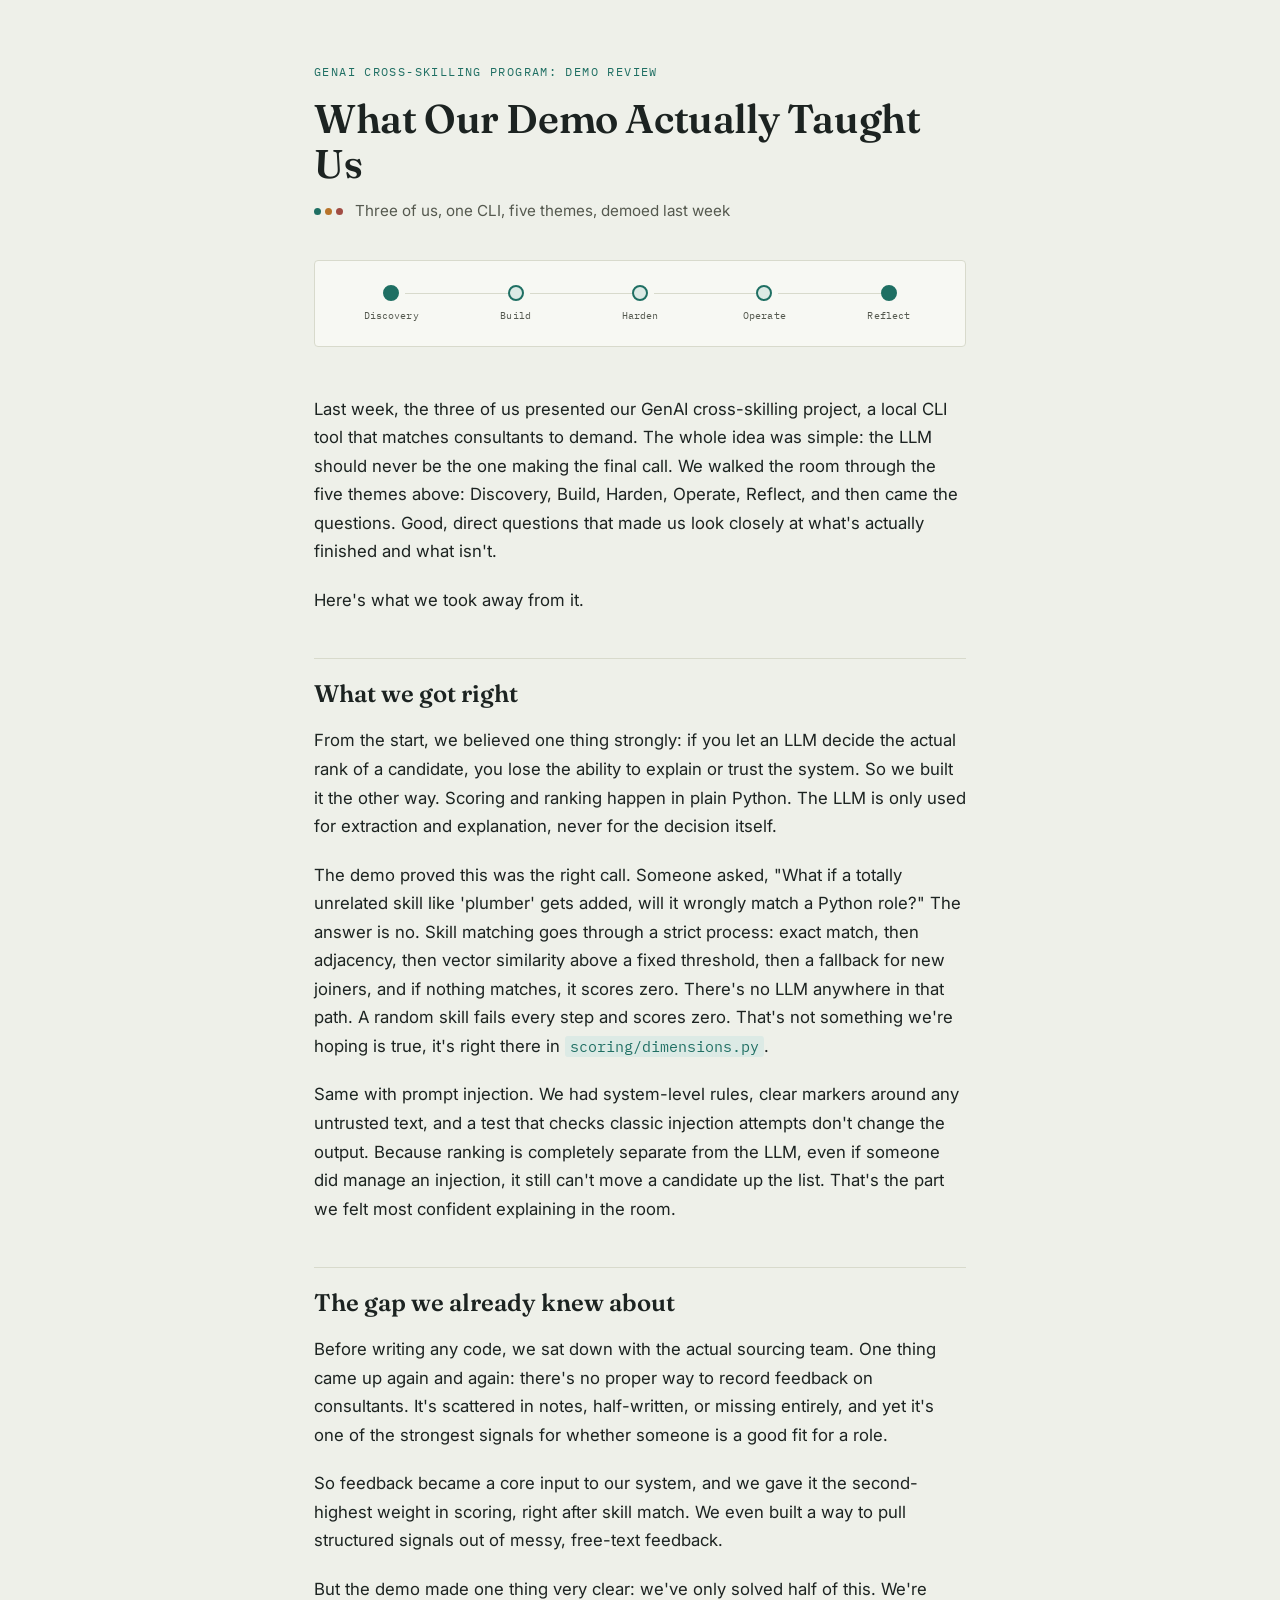
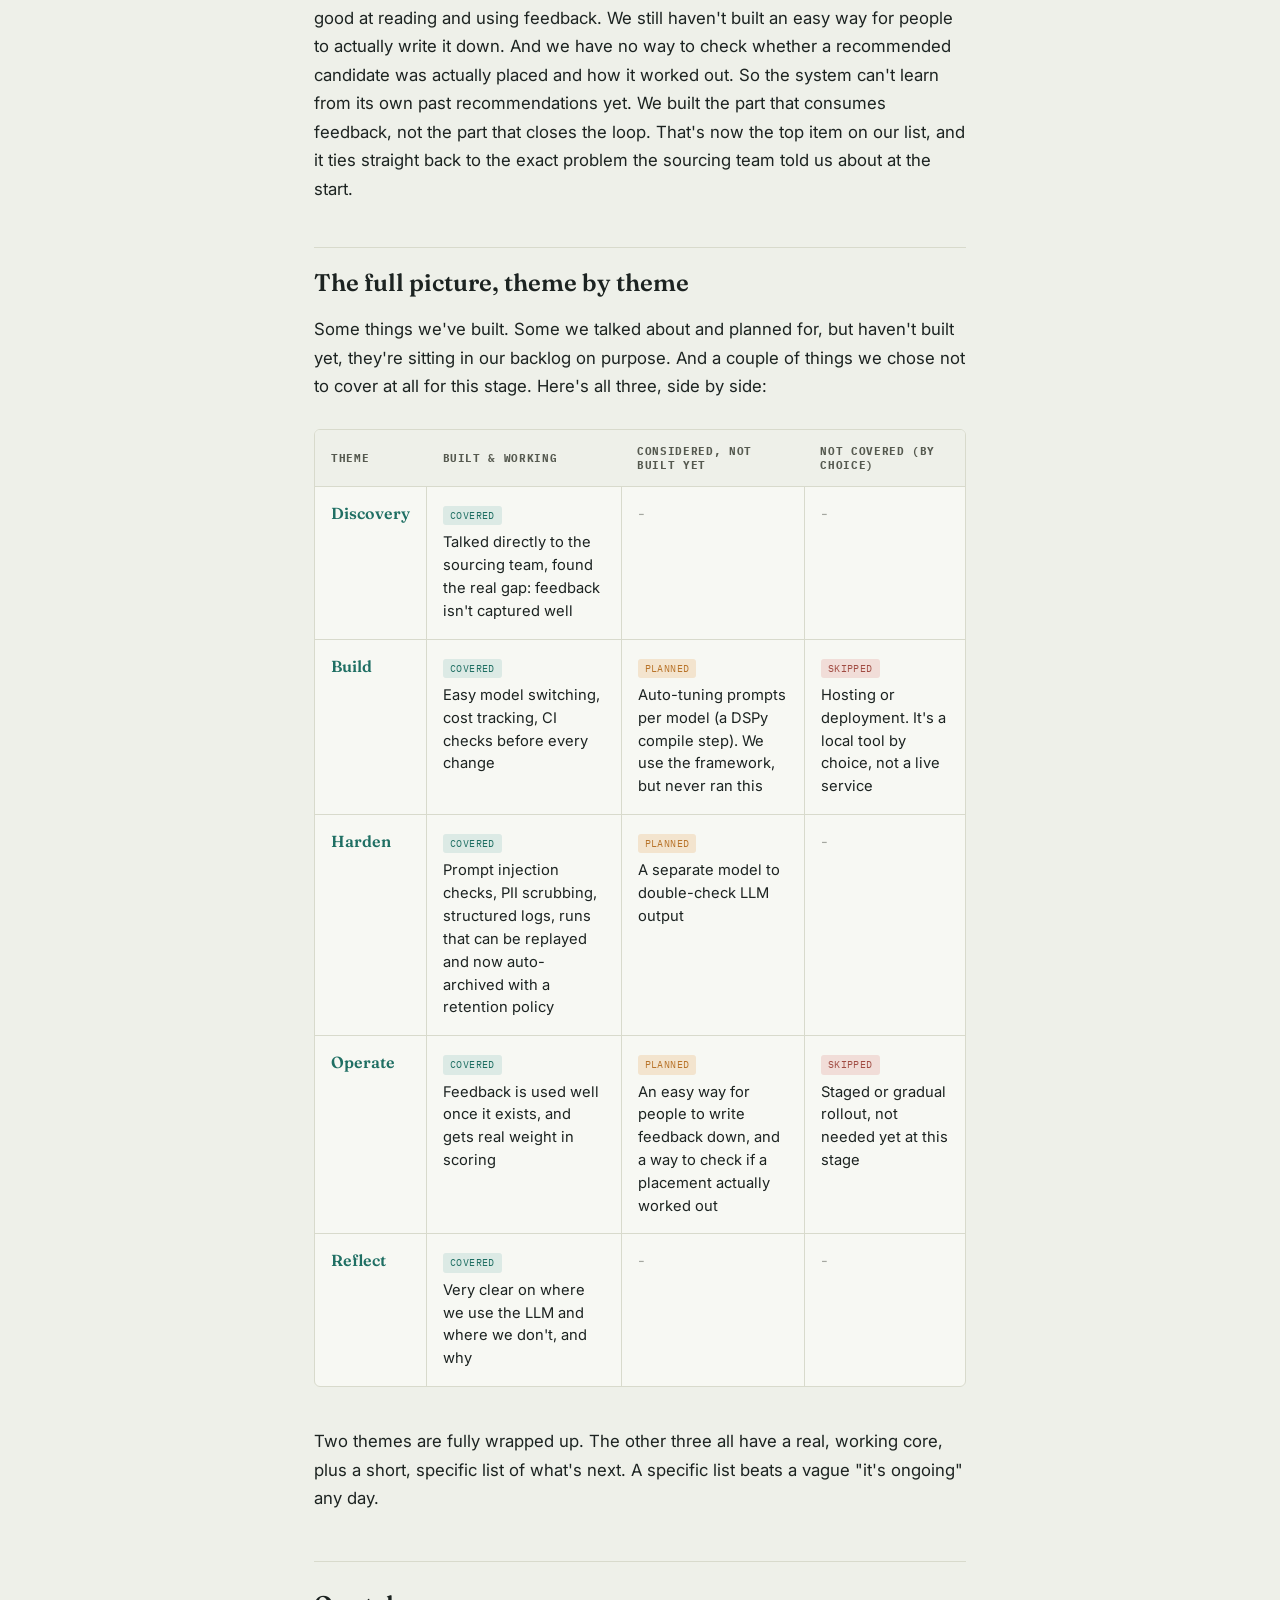
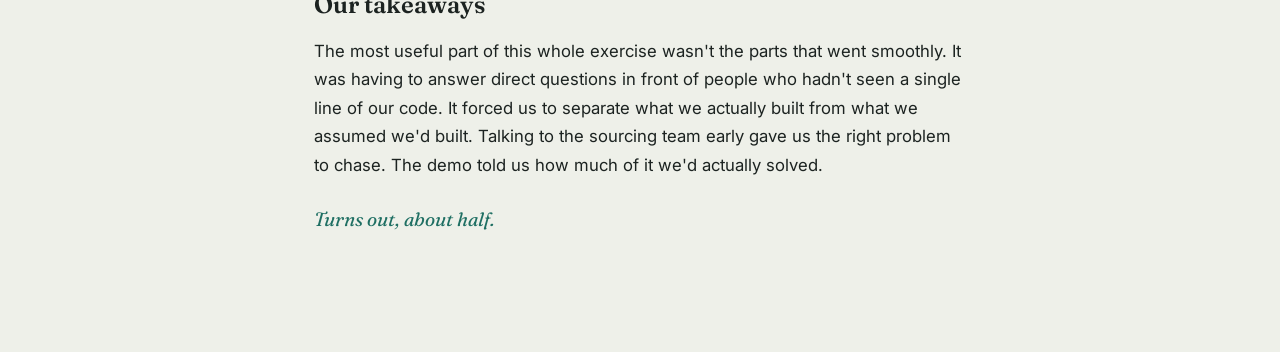
==== docs/what-the-demo-taught-us.html @ 925178dc "fix invalid prompts" ====
<!DOCTYPE html>
<html lang="en">
<head>
<meta charset="UTF-8">
<meta name="viewport" content="width=device-width, initial-scale=1.0">
<title>What Our Demo Actually Taught Us</title>
<link rel="preconnect" href="https://fonts.googleapis.com">
<link rel="preconnect" href="https://fonts.gstatic.com" crossorigin>
<link href="https://fonts.googleapis.com/css2?family=Fraunces:ital,opsz,wght@0,9..144,400;0,9..144,600;1,9..144,500&family=Inter:wght@400;500;600&family=IBM+Plex+Mono:wght@500&display=swap" rel="stylesheet">
<style>
  * {
    box-sizing: border-box;
    -webkit-print-color-adjust: exact !important;
    print-color-adjust: exact !important;
    color-adjust: exact !important;
  }

  body{
    margin: 0;
    background: #EEF0E9;
    color: #1C2321;
    font-family: 'Inter', -apple-system, sans-serif;
    -webkit-font-smoothing: antialiased;
  }

  .page{
    max-width: 700px;
    margin: 0 auto;
    padding: 64px 24px 96px;
  }

  .eyebrow{
    font-family: 'IBM Plex Mono', monospace;
    font-size: 0.72rem;
    letter-spacing: 0.12em;
    text-transform: uppercase;
    color: #1F6F63;
    margin-bottom: 18px;
  }

  h1{
    font-family: 'Fraunces', serif;
    font-weight: 600;
    font-size: 2.5rem;
    line-height: 1.12;
    margin: 0 0 14px;
    letter-spacing: -0.01em;
  }

  .byline{
    color: #55594F;
    font-size: 0.95rem;
    margin-bottom: 40px;
  }

  .byline .dots{
    display: inline-flex;
    gap: 4px;
    margin-right: 8px;
    vertical-align: middle;
  }
  .byline .dot{
    width: 7px; height: 7px; border-radius: 50%;
    display: inline-block;
  }
  .dot.d1{ background-color: #1F6F63; }
  .dot.d2{ background-color: #B8742A; }
  .dot.d3{ background-color: #A14C43; }

  /* Journey strip */
  .journey{
    display: flex;
    flex-wrap: nowrap;
    align-items: flex-start;
    justify-content: space-between;
    padding: 24px 14px;
    background: #F7F8F3;
    border: 1px solid #D8DACC;
    border-radius: 4px;
    margin-bottom: 48px;
  }
  .stop{
    display: flex;
    flex-direction: column;
    align-items: center;
    gap: 8px;
    flex: 1 1 0;
    min-width: 0;
    position: relative;
  }
  .stop:not(:last-child)::after{
    content: "";
    position: absolute;
    top: 8px;
    left: calc(50% + 14px);
    width: calc(100% - 16px);
    height: 1px;
    background-color: #D8DACC;
  }
  .ring{
    width: 16px; height: 16px;
    border-radius: 50%;
    border: 2px solid #1F6F63;
    background-color: #1F6F63;
    z-index: 1;
    flex-shrink: 0;
  }
  .ring.half{
    background-color: #DCEAE5;
  }
  .stop-label{
    font-family: 'IBM Plex Mono', monospace;
    font-size: 0.62rem;
    letter-spacing: 0.01em;
    color: #55594F;
    text-align: center;
    white-space: nowrap;
  }

  p{
    font-size: 1.05rem;
    line-height: 1.7;
    color: #1C2321;
    margin: 0 0 20px;
  }

  h2{
    font-family: 'Fraunces', serif;
    font-weight: 600;
    font-size: 1.5rem;
    margin: 44px 0 18px;
    padding-top: 20px;
    border-top: 1px solid #D8DACC;
  }

  ul{
    padding-left: 22px;
    margin: 0 0 20px;
  }
  li{
    font-size: 1.03rem;
    line-height: 1.65;
    margin-bottom: 10px;
  }

  code{
    font-family: 'IBM Plex Mono', monospace;
    font-size: 0.88em;
    background-color: #DCEAE5;
    color: #1F6F63;
    padding: 1px 5px;
    border-radius: 3px;
  }

  /* Matrix table */
  .matrix-wrap{
    margin: 28px 0 40px;
    border: 1px solid #D8DACC;
    border-radius: 6px;
    overflow: hidden;
    background: #F7F8F3;
  }
  table{
    width: 100%;
    border-collapse: collapse;
    font-size: 0.92rem;
  }
  thead th{
    font-family: 'IBM Plex Mono', monospace;
    font-size: 0.68rem;
    letter-spacing: 0.06em;
    text-transform: uppercase;
    text-align: left;
    color: #55594F;
    background-color: #EEF0E9;
    padding: 14px 16px;
    border-bottom: 1px solid #D8DACC;
  }
  tbody th{
    text-align: left;
    font-family: 'Fraunces', serif;
    font-weight: 600;
    font-size: 1rem;
    padding: 16px;
    vertical-align: top;
    width: 110px;
    border-bottom: 1px solid #D8DACC;
    color: #1F6F63;
  }
  tbody td{
    padding: 16px;
    vertical-align: top;
    border-bottom: 1px solid #D8DACC;
    border-left: 1px solid #D8DACC;
    line-height: 1.55;
    color: #1C2321;
  }
  tbody tr:last-child th,
  tbody tr:last-child td{
    border-bottom: none;
  }

  .badge{
    display: inline-block;
    font-family: 'IBM Plex Mono', monospace;
    font-size: 0.62rem;
    letter-spacing: 0.04em;
    text-transform: uppercase;
    padding: 2px 7px;
    border-radius: 3px;
    margin-bottom: 6px;
  }
  .badge.covered{ background-color: #DCEAE5; color: #1F6F63; }
  .badge.planned{ background-color: #F3E4CE; color: #B8742A; }
  .badge.skip{ background-color: #F1DDD8; color: #A14C43; }

  .cell-empty{
    color: #55594F;
    opacity: 0.5;
  }

  .closing{
    margin-top: 48px;
    padding-top: 28px;
    border-top: 1px solid #D8DACC;
  }

  .closing p:last-child{
    font-family: 'Fraunces', serif;
    font-style: italic;
    font-size: 1.2rem;
    color: #1F6F63;
    margin-top: 24px;
  }

  @media (max-width: 560px){
    h1{ font-size: 2rem; }
    .journey{ padding: 18px 8px; }
    .stop-label{ font-size: 0.52rem; }
    tbody th{ width: 90px; font-size: 0.9rem; }
  }

  @media print{
    body{ background: #EEF0E9; }
    .journey, .matrix-wrap{ break-inside: avoid; }
    h2{ break-after: avoid; }
  }
</style>
</head>
<body>
<div class="page">

  <div class="eyebrow">GenAI Cross-Skilling Program: Demo Review</div>
  <h1>What Our Demo Actually Taught Us</h1>
  <div class="byline">
    <span class="dots"><span class="dot d1"></span><span class="dot d2"></span><span class="dot d3"></span></span>
    Three of us, one CLI, five themes, demoed last week
  </div>

  <div class="journey">
    <div class="stop"><div class="ring"></div><div class="stop-label">Discovery</div></div>
    <div class="stop"><div class="ring half"></div><div class="stop-label">Build</div></div>
    <div class="stop"><div class="ring half"></div><div class="stop-label">Harden</div></div>
    <div class="stop"><div class="ring half"></div><div class="stop-label">Operate</div></div>
    <div class="stop"><div class="ring"></div><div class="stop-label">Reflect</div></div>
  </div>

  <p>Last week, the three of us presented our GenAI cross-skilling project, a local CLI tool that matches consultants to demand. The whole idea was simple: the LLM should never be the one making the final call. We walked the room through the five themes above: Discovery, Build, Harden, Operate, Reflect, and then came the questions. Good, direct questions that made us look closely at what's actually finished and what isn't.</p>

  <p>Here's what we took away from it.</p>

  <h2>What we got right</h2>
  <p>From the start, we believed one thing strongly: if you let an LLM decide the actual rank of a candidate, you lose the ability to explain or trust the system. So we built it the other way. Scoring and ranking happen in plain Python. The LLM is only used for extraction and explanation, never for the decision itself.</p>
  <p>The demo proved this was the right call. Someone asked, "What if a totally unrelated skill like 'plumber' gets added, will it wrongly match a Python role?" The answer is no. Skill matching goes through a strict process: exact match, then adjacency, then vector similarity above a fixed threshold, then a fallback for new joiners, and if nothing matches, it scores zero. There's no LLM anywhere in that path. A random skill fails every step and scores zero. That's not something we're hoping is true, it's right there in <code>scoring/dimensions.py</code>.</p>
  <p>Same with prompt injection. We had system-level rules, clear markers around any untrusted text, and a test that checks classic injection attempts don't change the output. Because ranking is completely separate from the LLM, even if someone did manage an injection, it still can't move a candidate up the list. That's the part we felt most confident explaining in the room.</p>

  <h2>The gap we already knew about</h2>
  <p>Before writing any code, we sat down with the actual sourcing team. One thing came up again and again: there's no proper way to record feedback on consultants. It's scattered in notes, half-written, or missing entirely, and yet it's one of the strongest signals for whether someone is a good fit for a role.</p>
  <p>So feedback became a core input to our system, and we gave it the second-highest weight in scoring, right after skill match. We even built a way to pull structured signals out of messy, free-text feedback.</p>
  <p>But the demo made one thing very clear: we've only solved half of this. We're good at reading and using feedback. We still haven't built an easy way for people to actually write it down. And we have no way to check whether a recommended candidate was actually placed and how it worked out. So the system can't learn from its own past recommendations yet. We built the part that consumes feedback, not the part that closes the loop. That's now the top item on our list, and it ties straight back to the exact problem the sourcing team told us about at the start.</p>

  <h2>The full picture, theme by theme</h2>
  <p>Some things we've built. Some we talked about and planned for, but haven't built yet, they're sitting in our backlog on purpose. And a couple of things we chose not to cover at all for this stage. Here's all three, side by side:</p>

  <div class="matrix-wrap">
    <table>
      <thead>
        <tr>
          <th>Theme</th>
          <th>Built &amp; working</th>
          <th>Considered, not built yet</th>
          <th>Not covered (by choice)</th>
        </tr>
      </thead>
      <tbody>
        <tr>
          <th>Discovery</th>
          <td><span class="badge covered">Covered</span><br>Talked directly to the sourcing team, found the real gap: feedback isn't captured well</td>
          <td class="cell-empty">-</td>
          <td class="cell-empty">-</td>
        </tr>
        <tr>
          <th>Build</th>
          <td><span class="badge covered">Covered</span><br>Easy model switching, cost tracking, CI checks before every change</td>
          <td><span class="badge planned">Planned</span><br>Auto-tuning prompts per model (a DSPy compile step). We use the framework, but never ran this</td>
          <td><span class="badge skip">Skipped</span><br>Hosting or deployment. It's a local tool by choice, not a live service</td>
        </tr>
        <tr>
          <th>Harden</th>
          <td><span class="badge covered">Covered</span><br>Prompt injection checks, PII scrubbing, structured logs, runs that can be replayed and now auto-archived with a retention policy</td>
          <td><span class="badge planned">Planned</span><br>A separate model to double-check LLM output</td>
          <td class="cell-empty">-</td>
        </tr>
        <tr>
          <th>Operate</th>
          <td><span class="badge covered">Covered</span><br>Feedback is used well once it exists, and gets real weight in scoring</td>
          <td><span class="badge planned">Planned</span><br>An easy way for people to write feedback down, and a way to check if a placement actually worked out</td>
          <td><span class="badge skip">Skipped</span><br>Staged or gradual rollout, not needed yet at this stage</td>
        </tr>
        <tr>
          <th>Reflect</th>
          <td><span class="badge covered">Covered</span><br>Very clear on where we use the LLM and where we don't, and why</td>
          <td class="cell-empty">-</td>
          <td class="cell-empty">-</td>
        </tr>
      </tbody>
    </table>
  </div>

  <p>Two themes are fully wrapped up. The other three all have a real, working core, plus a short, specific list of what's next. A specific list beats a vague "it's ongoing" any day.</p>

  <div class="closing">
    <h2 style="border-top:none;margin-top:0;padding-top:0;">Our takeaways</h2>
    <p>The most useful part of this whole exercise wasn't the parts that went smoothly. It was having to answer direct questions in front of people who hadn't seen a single line of our code. It forced us to separate what we actually built from what we assumed we'd built. Talking to the sourcing team early gave us the right problem to chase. The demo told us how much of it we'd actually solved.</p>
    <p>Turns out, about half.</p>
  </div>

</div>
</body>
</html>
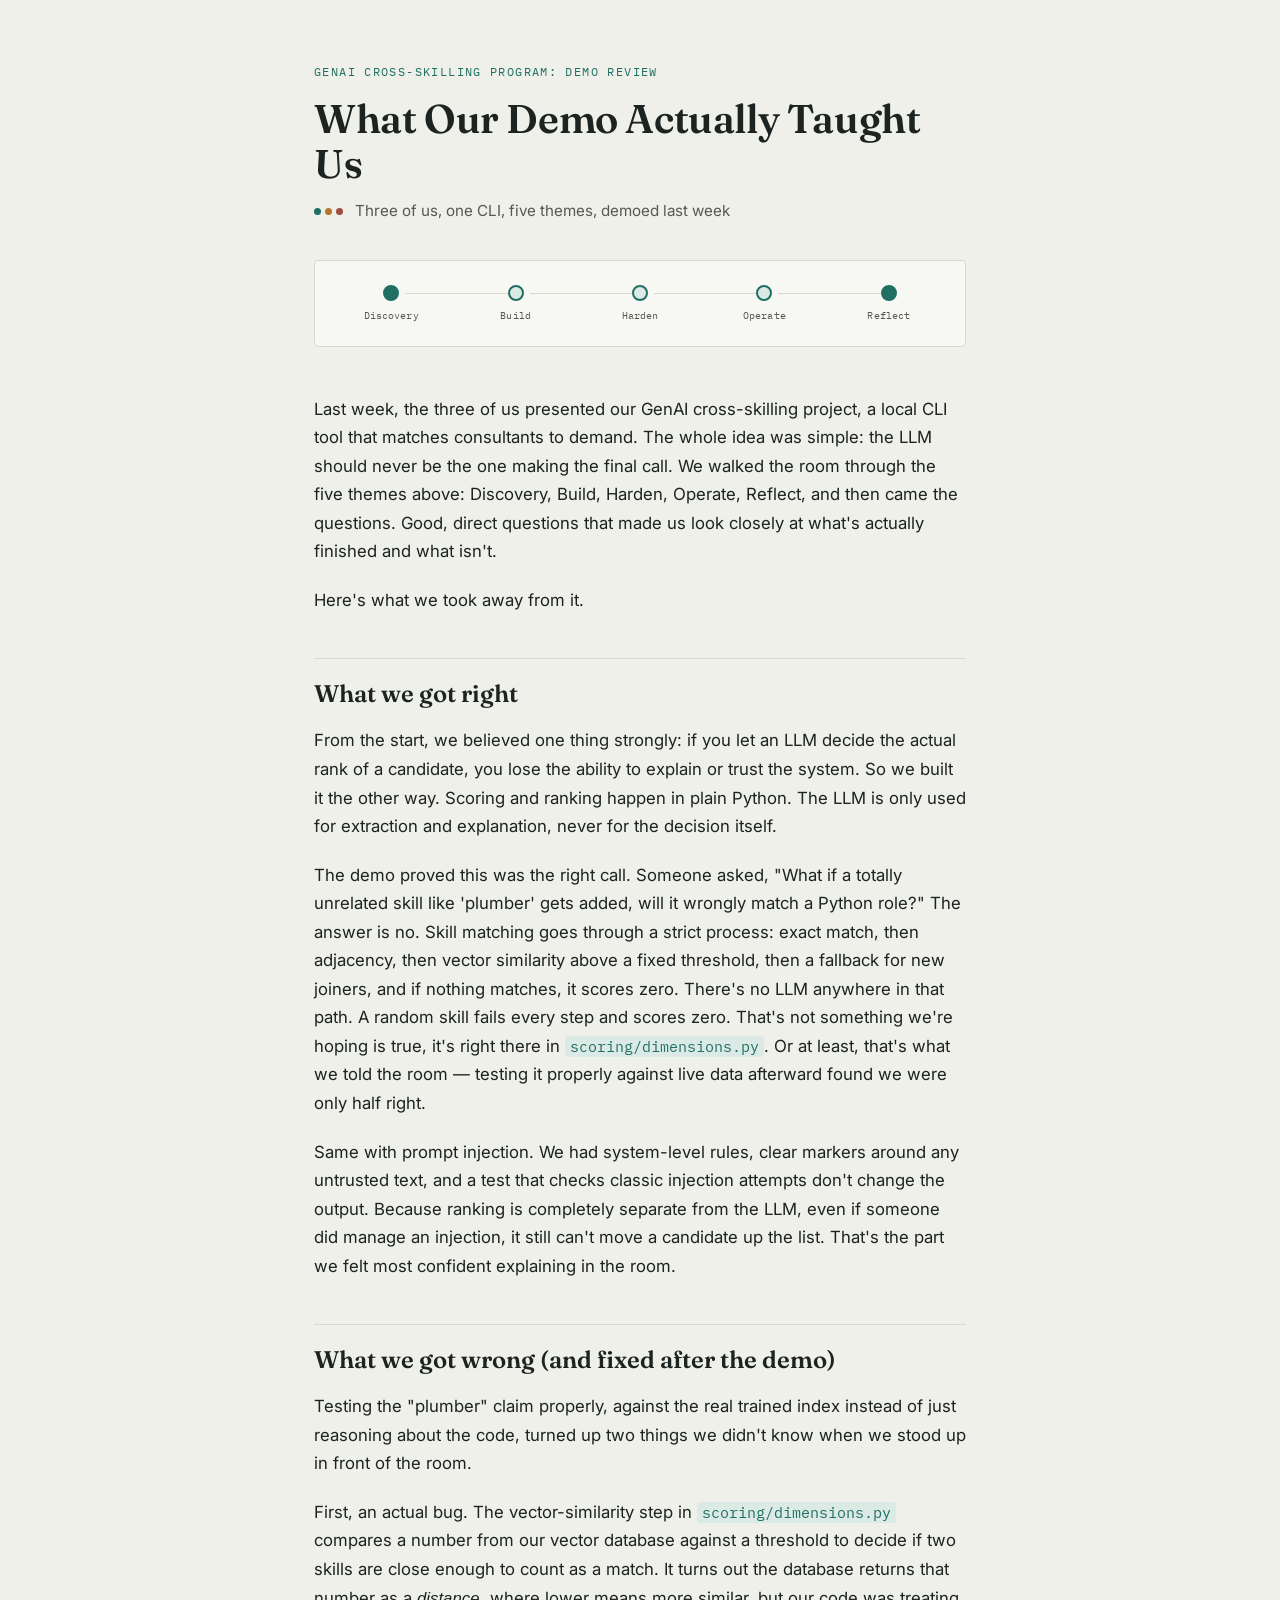
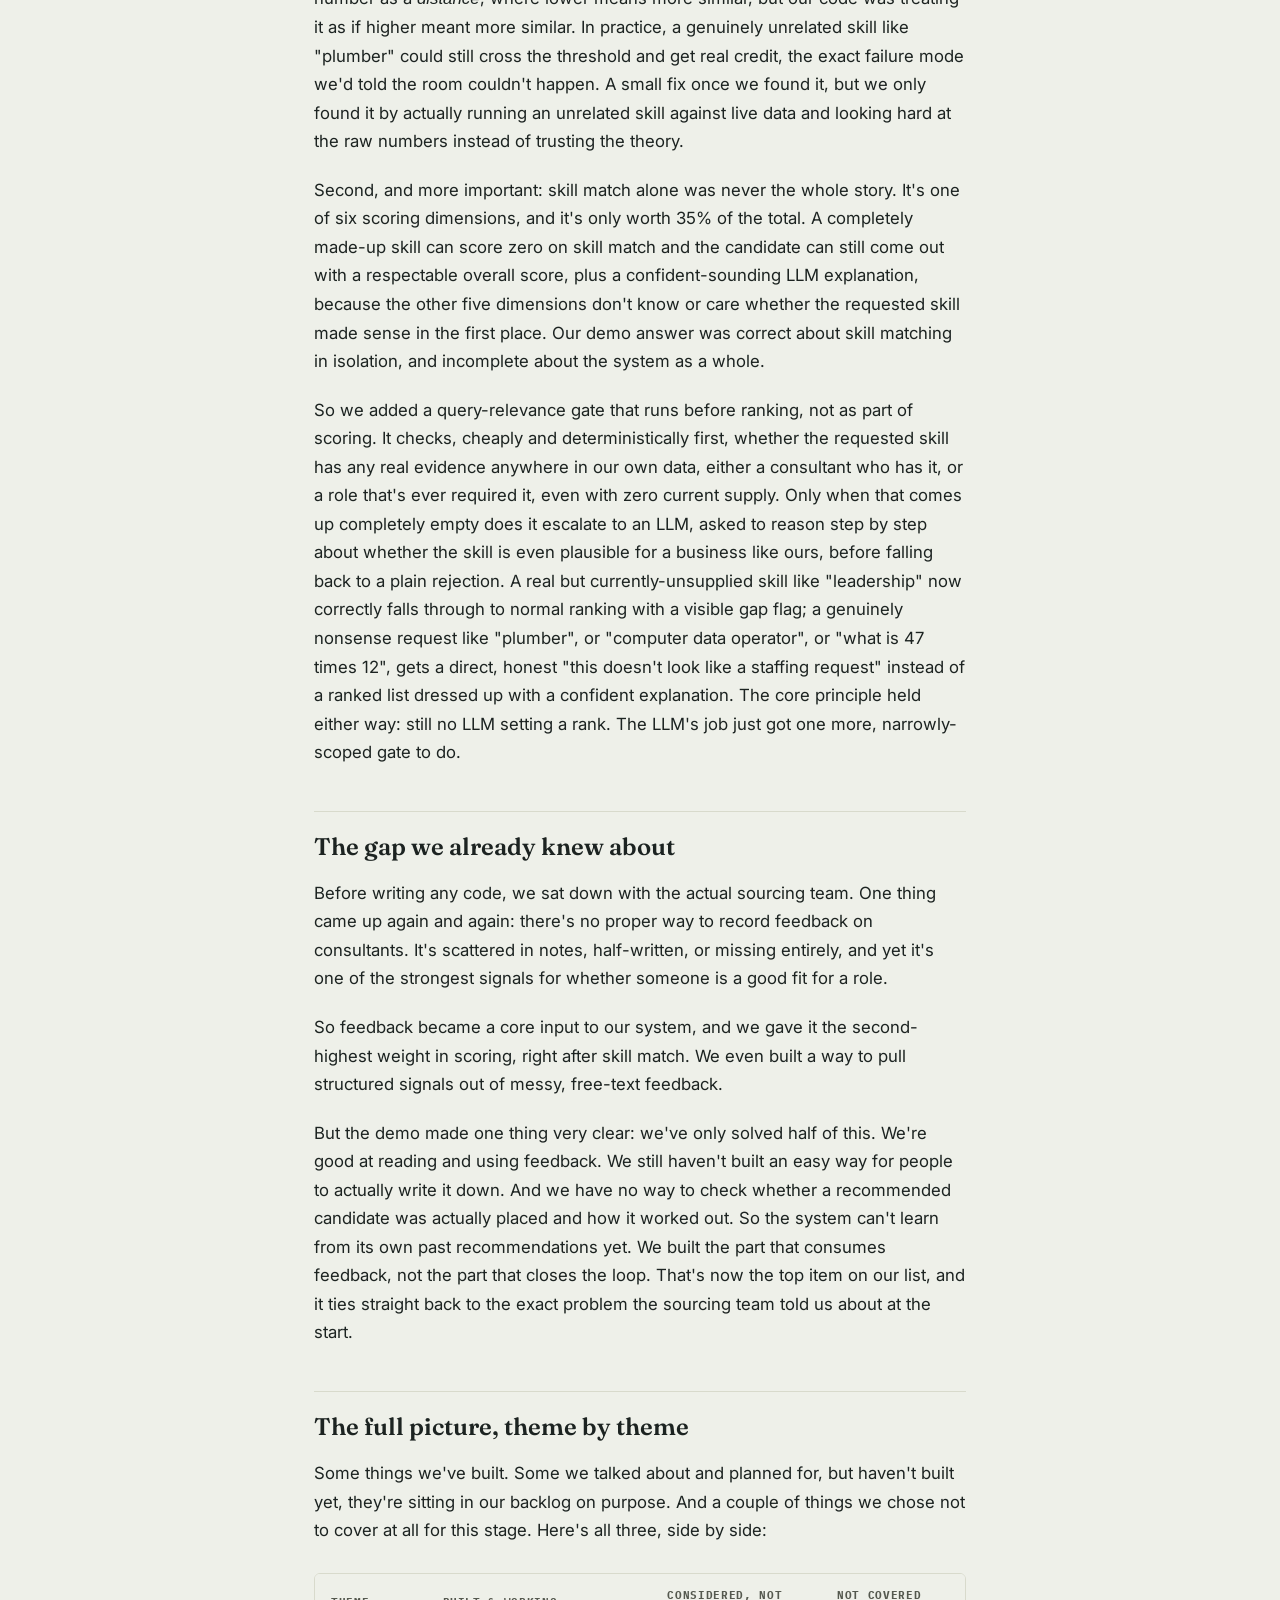
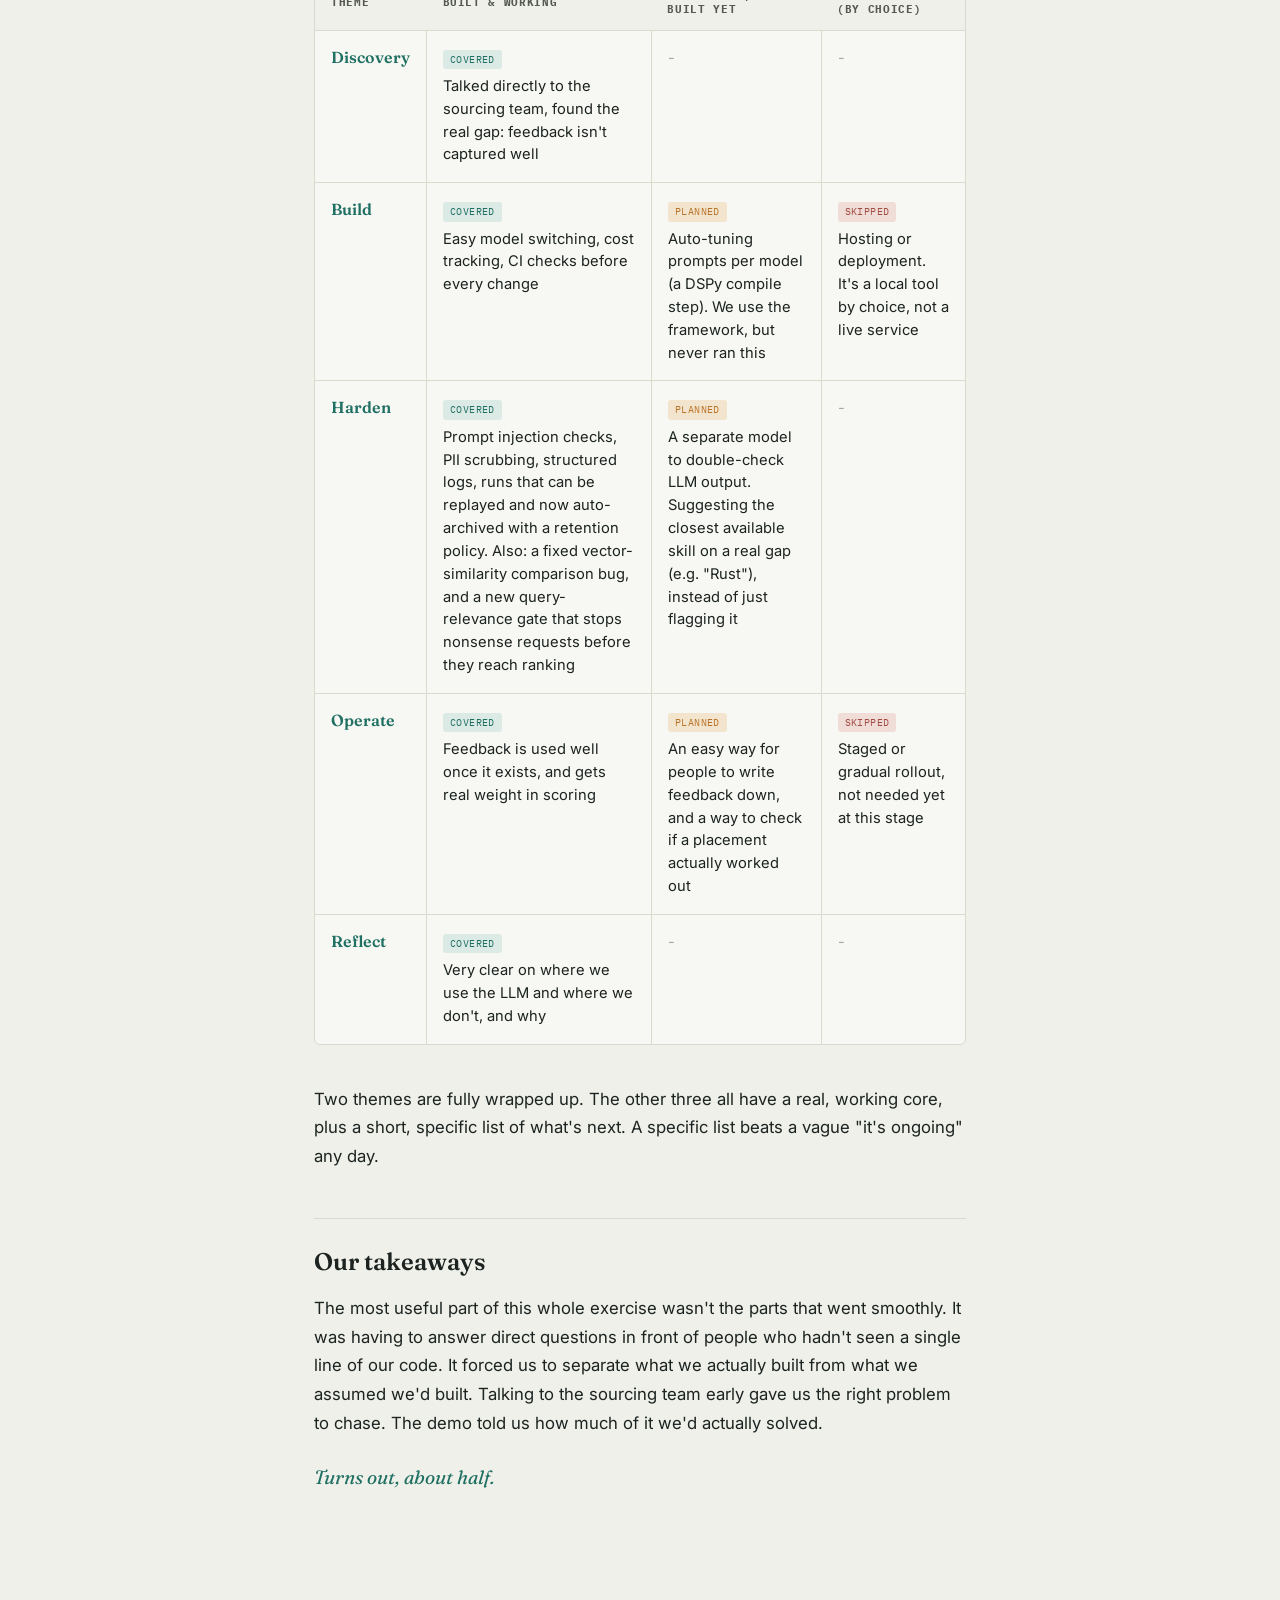
==== commit beeb40b4: "fix tests" ====
--- a/docs/what-the-demo-taught-us.html
+++ b/docs/what-the-demo-taught-us.html
@@ -271,8 +271,14 @@
 
   <h2>What we got right</h2>
   <p>From the start, we believed one thing strongly: if you let an LLM decide the actual rank of a candidate, you lose the ability to explain or trust the system. So we built it the other way. Scoring and ranking happen in plain Python. The LLM is only used for extraction and explanation, never for the decision itself.</p>
-  <p>The demo proved this was the right call. Someone asked, "What if a totally unrelated skill like 'plumber' gets added, will it wrongly match a Python role?" The answer is no. Skill matching goes through a strict process: exact match, then adjacency, then vector similarity above a fixed threshold, then a fallback for new joiners, and if nothing matches, it scores zero. There's no LLM anywhere in that path. A random skill fails every step and scores zero. That's not something we're hoping is true, it's right there in <code>scoring/dimensions.py</code>.</p>
+  <p>The demo proved this was the right call. Someone asked, "What if a totally unrelated skill like 'plumber' gets added, will it wrongly match a Python role?" The answer is no. Skill matching goes through a strict process: exact match, then adjacency, then vector similarity above a fixed threshold, then a fallback for new joiners, and if nothing matches, it scores zero. There's no LLM anywhere in that path. A random skill fails every step and scores zero. That's not something we're hoping is true, it's right there in <code>scoring/dimensions.py</code>. Or at least, that's what we told the room — testing it properly against live data afterward found we were only half right.</p>
   <p>Same with prompt injection. We had system-level rules, clear markers around any untrusted text, and a test that checks classic injection attempts don't change the output. Because ranking is completely separate from the LLM, even if someone did manage an injection, it still can't move a candidate up the list. That's the part we felt most confident explaining in the room.</p>
+
+  <h2>What we got wrong (and fixed after the demo)</h2>
+  <p>Testing the "plumber" claim properly, against the real trained index instead of just reasoning about the code, turned up two things we didn't know when we stood up in front of the room.</p>
+  <p>First, an actual bug. The vector-similarity step in <code>scoring/dimensions.py</code> compares a number from our vector database against a threshold to decide if two skills are close enough to count as a match. It turns out the database returns that number as a <em>distance</em>, where lower means more similar, but our code was treating it as if higher meant more similar. In practice, a genuinely unrelated skill like "plumber" could still cross the threshold and get real credit, the exact failure mode we'd told the room couldn't happen. A small fix once we found it, but we only found it by actually running an unrelated skill against live data and looking hard at the raw numbers instead of trusting the theory.</p>
+  <p>Second, and more important: skill match alone was never the whole story. It's one of six scoring dimensions, and it's only worth 35% of the total. A completely made-up skill can score zero on skill match and the candidate can still come out with a respectable overall score, plus a confident-sounding LLM explanation, because the other five dimensions don't know or care whether the requested skill made sense in the first place. Our demo answer was correct about skill matching in isolation, and incomplete about the system as a whole.</p>
+  <p>So we added a query-relevance gate that runs before ranking, not as part of scoring. It checks, cheaply and deterministically first, whether the requested skill has any real evidence anywhere in our own data, either a consultant who has it, or a role that's ever required it, even with zero current supply. Only when that comes up completely empty does it escalate to an LLM, asked to reason step by step about whether the skill is even plausible for a business like ours, before falling back to a plain rejection. A real but currently-unsupplied skill like "leadership" now correctly falls through to normal ranking with a visible gap flag; a genuinely nonsense request like "plumber", or "computer data operator", or "what is 47 times 12", gets a direct, honest "this doesn't look like a staffing request" instead of a ranked list dressed up with a confident explanation. The core principle held either way: still no LLM setting a rank. The LLM's job just got one more, narrowly-scoped gate to do.</p>
 
   <h2>The gap we already knew about</h2>
   <p>Before writing any code, we sat down with the actual sourcing team. One thing came up again and again: there's no proper way to record feedback on consultants. It's scattered in notes, half-written, or missing entirely, and yet it's one of the strongest signals for whether someone is a good fit for a role.</p>
@@ -307,8 +313,8 @@
         </tr>
         <tr>
           <th>Harden</th>
-          <td><span class="badge covered">Covered</span><br>Prompt injection checks, PII scrubbing, structured logs, runs that can be replayed and now auto-archived with a retention policy</td>
-          <td><span class="badge planned">Planned</span><br>A separate model to double-check LLM output</td>
+          <td><span class="badge covered">Covered</span><br>Prompt injection checks, PII scrubbing, structured logs, runs that can be replayed and now auto-archived with a retention policy. Also: a fixed vector-similarity comparison bug, and a new query-relevance gate that stops nonsense requests before they reach ranking</td>
+          <td><span class="badge planned">Planned</span><br>A separate model to double-check LLM output. Suggesting the closest available skill on a real gap (e.g. "Rust"), instead of just flagging it</td>
           <td class="cell-empty">-</td>
         </tr>
         <tr>
